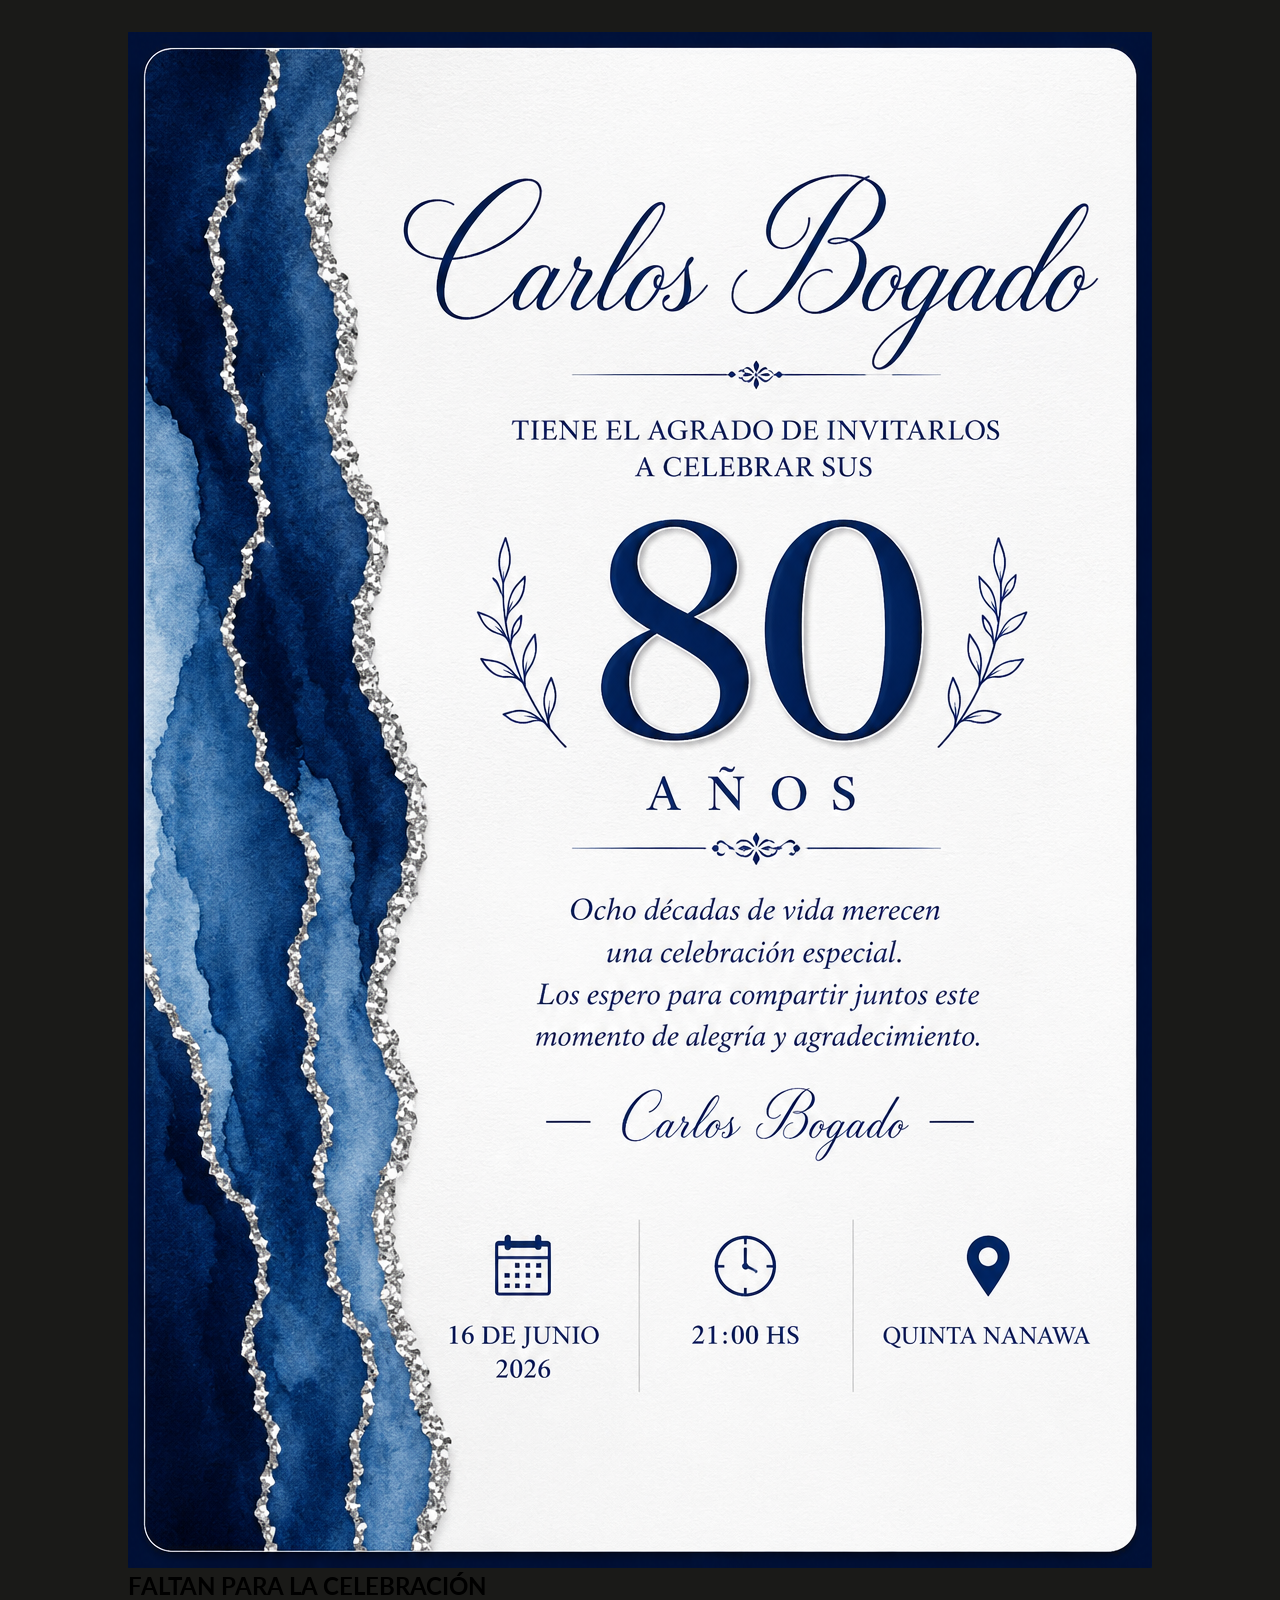
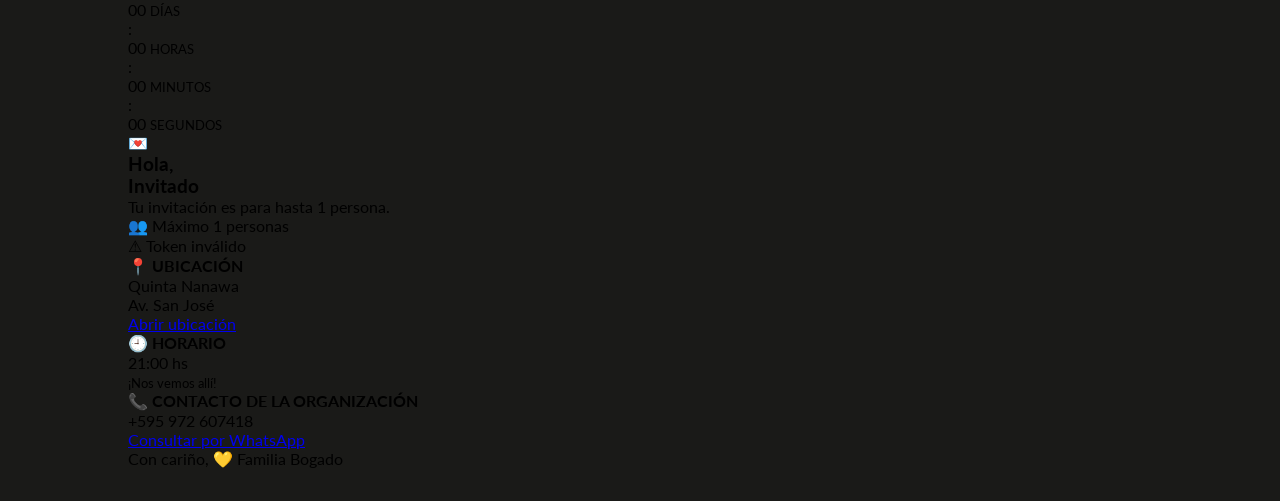
==== index.html @ 75ddafa6 "Add files via upload" ====
<!DOCTYPE html>
<html lang="es">
<head>
<meta charset="UTF-8">
<meta name="viewport" content="width=device-width, initial-scale=1.0">
<title>Invitación — Carlos Bogado</title>
<link href="https://fonts.googleapis.com/css2?family=Playfair+Display:ital,wght@0,400;0,700;1,400&family=Lato:wght@300;400;700&display=swap" rel="stylesheet">
<style>
  *, *::before, *::after { box-sizing: border-box; margin: 0; padding: 0; }
  :root {
    --gold: #FAC775;
    --dark: #1a1a18;
    --dark2: #2C2C2A;
    --muted: #888780;
    --light: #D3D1C7;
  }
  body {
    background: var(--dark);
    min-height: 100vh;
    display: flex;
    align-items: center;
    justify-content: center;
    padding: 2rem 1rem;
    font-family: 'Lato', sans-serif;
  }
  .loading { text-align: center; padding: 1.5rem; color: var(--muted); font-size: 13px; }
  @keyframes spin { to { transform: rotate(360deg); } }
  .spinner { display: inline-block; width: 14px; height: 14px; border: 2px solid rgba(250,199,117,0.2); border-top-color: var(--gold); border-radius: 50%; animation: spin 0.8s linear infinite; margin-left: 8px; vertical-align: middle; }
  .greeting { font-size: 13px; color: var(--muted); margin-bottom: 1rem; line-height: 1.6; text-align: center; }
  .greeting strong { color: var(--gold); font-weight: 700; }
  .cupo-label { font-size: 12px; color: var(--muted); margin-bottom: 0.6rem; display: block; text-align: center; }
  .cupo-btns { display: flex; gap: 8px; margin-bottom: 1.25rem; justify-content: center; flex-wrap: wrap; }
  .action-btns { display: flex; gap: 8px; }
  .btn-confirm { flex: 1; padding: 13px; border-radius: 10px; font-size: 13px; font-weight: 700; cursor: pointer; border: none; background: var(--gold); color: var(--dark2); font-family: 'Lato', sans-serif; transition: opacity 0.2s, transform 0.1s; letter-spacing: 0.3px; }
  .btn-confirm:hover:not(:disabled) { opacity: 0.9; }
  .btn-confirm:active:not(:disabled) { transform: scale(0.98); }
  .btn-confirm:disabled { opacity: 0.3; cursor: not-allowed; }
  .btn-decline { padding: 13px 16px; border-radius: 10px; font-size: 13px; font-weight: 700; cursor: pointer; border: 1px solid rgba(255,255,255,0.1); background: transparent; color: var(--muted); font-family: 'Lato', sans-serif; transition: all 0.15s; }
  .btn-decline:hover { border-color: rgba(255,255,255,0.2); color: var(--light); }
  .success-box { text-align: center; padding: 1.5rem 1rem; border-radius: 12px; }
  .success-icon { font-size: 40px; display: block; margin-bottom: 0.5rem; }
  .success-title { font-size: 16px; font-weight: 700; display: block; margin-bottom: 4px; }
  .success-sub { font-size: 12px; display: block; opacity: 0.7; }
  .success-confirm { background: rgba(99,153,34,0.12); border: 1px solid rgba(99,153,34,0.2); }
  .success-confirm .success-title { color: #C0DD97; }
  .success-confirm .success-sub { color: #97C459; }
  .success-decline { background: rgba(255,255,255,0.04); border: 1px solid rgba(255,255,255,0.08); }
  .success-decline .success-title { color: var(--light); }
  .success-decline .success-sub { color: var(--muted); }
  .already-box { text-align: center; padding: 1.25rem 1rem; border-radius: 12px; background: rgba(250,199,117,0.08); border: 1px solid rgba(250,199,117,0.15); }
  .already-box .success-title { color: var(--gold); }
  .already-box .success-sub { color: var(--muted); }
  .error-box { background: rgba(226,75,74,0.1); border: 1px solid rgba(226,75,74,0.2); border-radius: 10px; padding: 1rem; text-align: center; font-size: 13px; color: #F09595; }
  .person-btn.selected{
    background:#0B2E83;
    color:#fff;
    border-color:#0B2E83;
  }

  @media (max-width: 480px) {
    body { padding: 1rem 0.75rem; align-items: flex-start; }
    .card { border-radius: 16px; }
    .event-name { font-size: 28px; }
    .card-body { padding: 1.25rem 1.25rem; }
    .card-header { padding: 2rem 1.25rem 1.5rem; }
    .cupo-btn { min-width: 60px; padding: 14px 4px; font-size: 12px; }
    .btn-confirm, .btn-decline { padding: 14px 10px; font-size: 13px; }
  }
</style>
</head>
<body>
<div class="container">
  <!-- BANNER -->
  <section class="hero">
    <img
      src="invitacion.png"
      alt="Invitación Carlos Bogado"
      class="hero-img"
    >
  </section>
  <!-- CONTADOR -->
  <section class="countdown-section">
    <h2>FALTAN PARA LA CELEBRACIÓN</h2>
    <div class="countdown">
      <div class="time-box">
        <span id="dias">00</span>
        <small>DÍAS</small>
      </div>
      <div class="separator">:</div>
      <div class="time-box">
        <span id="horas">00</span>
        <small>HORAS</small>
      </div>
      <div class="separator">:</div>
      <div class="time-box">
        <span id="minutos">00</span>
        <small>MINUTOS</small>
      </div>
      <div class="separator">:</div>
      <div class="time-box">
        <span id="segundos">00</span>
        <small>SEGUNDOS</small>
      </div>
    </div>
  </section>
  <!-- RSVP -->
  <section class="rsvp-card">
    <div class="guest-panel">
      <div class="guest-icon">💌</div>
      <h3>
        Hola,<br>
        <span id="guestName">Invitado</span>
      </h3>
      <p id="guestCupo">
        Tu invitación es para hasta 1 persona.
      </p>
      <div class="guest-max">
        👥 Máximo <span id="guestMax">1</span> personas
      </div>
    </div>
    <div class="rsvp-panel">
      <div id="loading">
        Cargando invitación...
      </div>
      <div id="rsvp-content"></div>
      <div id="already-box" style="display:none;"></div>
      <div id="error-box" style="display:none;"></div>
      <div id="success-confirm" style="display:none;"></div>
      <div id="success-decline" style="display:none;"></div>
    </div>
  </section>
  <!-- INFO -->
  <section class="info-grid">
    <div class="info-card">
      <h4>📍 UBICACIÓN</h4>
      <p>Quinta Nanawa</p>
      <p>Av. San José</p>
      <a
        href="https://maps.app.goo.gl/WWWqQ9ujVFghY6dE6?g_st=ic"
        target="_blank"
        class="info-btn"
      >
        Abrir ubicación
      </a>
    </div>
    <div class="info-card">
      <h4>🕘 HORARIO</h4>
      <div class="hour">
        21:00 hs
      </div>
      <small>¡Nos vemos allí!</small>
    </div>
    <div class="info-card">
      <h4>📞 CONTACTO DE LA ORGANIZACIÓN</h4>
      <div class="phone">
        +595 972 607418
      </div>
      <a
        href="https://wa.me/595972607418"
        target="_blank"
        class="info-btn"
      >
        Consultar por WhatsApp
      </a>
    </div>
  </section>
  <footer>
    Con cariño, 💛 Familia Bogado
  </footer>
</div>

<script>
const SCRIPT_URL = 'https://script.google.com/macros/s/AKfycbx1Dx8DOFtmbGv8qBoeCIZfC4EmGaY93abznv6IAbyHlmklTm0Wi-CzBoThkUPWQGAX/exec';

function getParam(name) {
  return new URLSearchParams(window.location.search).get(name);
}

const TOKEN = getParam('token');

let invitado = null;
let personas = null;

async function init() {

  if (!TOKEN) {
    document.getElementById('loading').style.display = 'none';
    showError('Token inválido');
    return;
  }

  try {

    const res = await fetch(
      `${SCRIPT_URL}?token=${encodeURIComponent(TOKEN)}`
    );

    const data = await res.json();

    document.getElementById('loading').style.display = 'none';

    if (!data.ok) {
      showError(data.error);
      return;
    }

    invitado = data;

    if (data.yaRespondio) {
      showAlready(data);
    } else {
      renderRSVP();
    }

  } catch (err) {
    document.getElementById('loading').style.display = 'none';
    console.error(err); showError(err.message || 'Error al cargar invitación');
  }
}

async function confirmar() {

  if (!personas) return;

  const btn = document.getElementById('btn-confirm');

  btn.disabled = true;
  btn.textContent = 'Enviando...';

  try {

    const response = await fetch(SCRIPT_URL, {
      method: 'POST',
      body: JSON.stringify({
        token: TOKEN,
        id: invitado.id,
        nombre: invitado.nombre,
        personas: personas,
        asistencia: 'Confirma'
      })
    });

    const result = await response.json();

    if (!result.ok) {
      throw new Error(result.error);
    }

    document.getElementById('rsvp-content').style.display = 'none';

    document.getElementById('sc-title').textContent =
      `¡Gracias, ${invitado.nombre}!`;

    document.getElementById('sc-sub').textContent =
      personas === 1
        ? 'Anotamos tu lugar.'
        : `Anotamos ${personas} lugares.`;

    document.getElementById('success-confirm').style.display = 'block';

  } catch (err) {

    btn.disabled = false;
    btn.textContent = '✓ Confirmar asistencia';

    showError(err.message || 'No se pudo guardar');
  }
}

async function declinar() {

  try {

    const response = await fetch(SCRIPT_URL, {
      method: 'POST',
      body: JSON.stringify({
        token: TOKEN,
        id: invitado.id,
        nombre: invitado.nombre,
        personas: 0,
        asistencia: 'No asiste'
      })
    });

    const result = await response.json();

    if (!result.ok) {
      throw new Error(result.error);
    }

    document.getElementById('rsvp-content').style.display = 'none';
    document.getElementById('success-decline').style.display = 'block';

  } catch (err) {
    showError(err.message || 'No se pudo guardar');
  }
}


function showAlready(data) {

  const box = document.getElementById('already-box');

  const confirmo =
    String(data.asistencia).toLowerCase().includes('confirm');

  const p = parseInt(data.personas) || 0;

  if (confirmo) {

    document.getElementById('already-title').textContent =
      '¡Ya confirmaste, ' + data.nombre + '!';

    document.getElementById('already-sub').textContent =
      p === 1 ? 'Anotaste 1 lugar.' : 'Anotaste ' + p + ' lugares.';

  } else {

    document.getElementById('already-title').textContent =
      'Ya registramos tu respuesta';

    document.getElementById('already-sub').textContent =
      'Indicaste que no podrás asistir.';
  }

  box.style.display = 'block';
}

function renderRSVP() {
  const cupo = parseInt(invitado.cupo);
  document.getElementById('guestName').textContent =
    invitado.nombre;
  document.getElementById('guestCupo').textContent =
    `Tu invitación es para hasta ${cupo} personas.`;
  document.getElementById('guestMax').textContent =
    cupo;
  let botones = '';
  for(let i=1;i<=cupo;i++){
    botones += `
      <button
        class="person-btn"
        onclick="seleccionar(${i},this)"
      >
        ${i===1 ? 'Solo yo' : i+' personas'}
      </button>
    `;
  }
  document.getElementById('rsvp-content').innerHTML = `
    <h2>¿Cuántos asistirán?</h2>
    <p>
      Seleccioná la cantidad de personas
    </p>
    <div class="person-grid">
      ${botones}
    </div>
    <div class="action-buttons">
      <button
        id="btn-confirm"
        class="btn-primary"
        onclick="confirmar()"
        disabled
      >
        ✓ Confirmar asistencia
      </button>
      <button
        class="btn-secondary"
        onclick="declinar()"
      >
        ✕ No podré asistir
      </button>
    </div>
  `;
}

function seleccionar(n, btn) {

  personas = n;

  document
    .querySelectorAll('.person-btn')
    .forEach(b => b.classList.remove('selected'));

  btn.classList.add('selected');

  document.getElementById('btn-confirm').disabled = false;
}


function showError(msg) {
  document.getElementById('error-box').textContent = '⚠ ' + msg;
  document.getElementById('error-box').style.display = 'block';
}

function iniciarContador(){
  const fechaEvento =
    new Date("2026-06-16T21:00:00");
  setInterval(()=>{
    const ahora=new Date();
    const diff=fechaEvento-ahora;
    if(diff<=0)return;
    const dias=Math.floor(diff/86400000);
    const horas=Math.floor(
      (diff%86400000)/3600000
    );
    const minutos=Math.floor(
      (diff%3600000)/60000
    );
    const segundos=Math.floor(
      (diff%60000)/1000
    );
    document.getElementById('dias').textContent=dias;
    document.getElementById('horas').textContent=horas;
    document.getElementById('minutos').textContent=minutos;
    document.getElementById('segundos').textContent=segundos;
  },1000);
}
iniciarContador();

init();
</script>
</body>
</html>
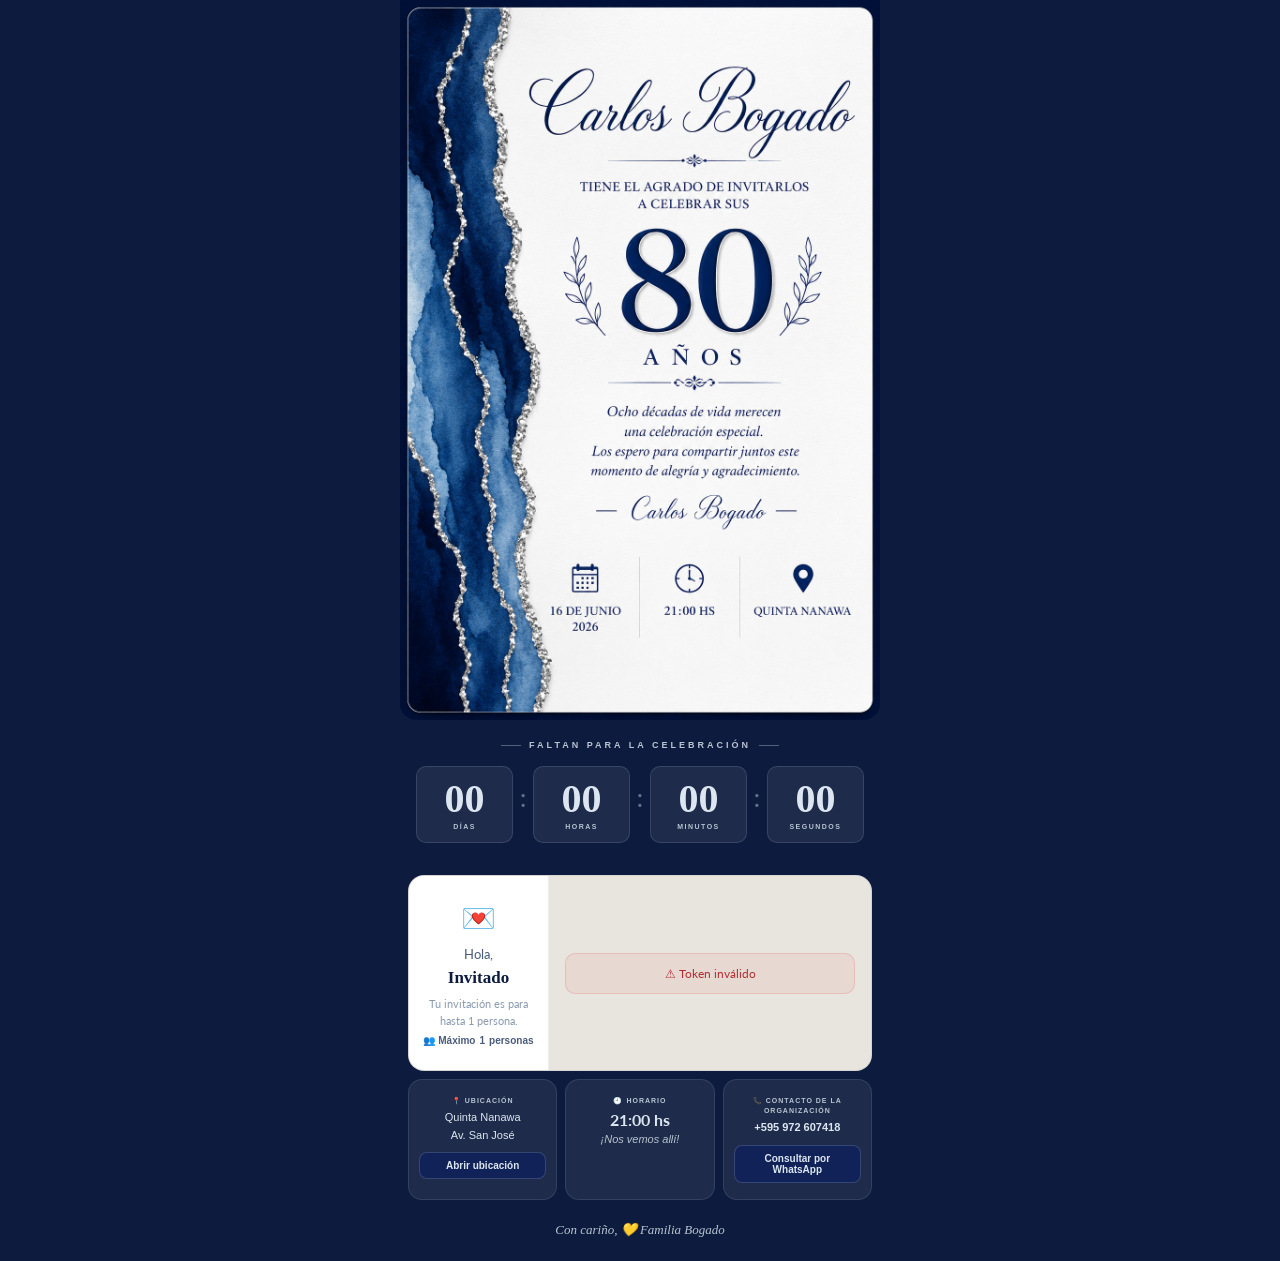
==== commit 4f997e6d: "Add files via upload" ====
--- a/index.html
+++ b/index.html
@@ -7,64 +7,384 @@
 <link href="https://fonts.googleapis.com/css2?family=Playfair+Display:ital,wght@0,400;0,700;1,400&family=Lato:wght@300;400;700&display=swap" rel="stylesheet">
 <style>
   *, *::before, *::after { box-sizing: border-box; margin: 0; padding: 0; }
+
   :root {
-    --gold: #FAC775;
-    --dark: #1a1a18;
-    --dark2: #2C2C2A;
-    --muted: #888780;
-    --light: #D3D1C7;
-  }
+    --navy: #0d1b3e;
+    --navy2: #112258;
+    --silver: #b8c4d0;
+    --silver2: #dce6f0;
+    --cream: #f4f2ed;
+    --cream2: #e8e5de;
+    --text-dark: #0d1b3e;
+    --text-mid: #4a5a7a;
+    --text-muted: #8a9ab0;
+  }
+
   body {
-    background: var(--dark);
+    background: var(--navy);
+    font-family: 'Lato', sans-serif;
+    margin: 0;
+    padding: 0;
     min-height: 100vh;
+  }
+
+  /* ── CONTAINER ── */
+  .container {
+    width: 100%;
+    max-width: 480px;
+    margin: 0 auto;
+  }
+
+  /* ── HERO / BANNER ── */
+  .hero { width: 100%; }
+  .hero-img {
+    width: 100%;
+    display: block;
+    border-radius: 0 0 16px 16px;
+  }
+
+  /* ── COUNTDOWN ── */
+  .countdown-section {
+    background: var(--navy);
+    padding: 1.25rem 1rem 1.5rem;
+    text-align: center;
+  }
+
+  .countdown-section h2 {
+    font-size: 9px;
+    letter-spacing: 3px;
+    text-transform: uppercase;
+    color: var(--silver);
+    font-weight: 600;
+    margin-bottom: 1rem;
     display: flex;
     align-items: center;
     justify-content: center;
-    padding: 2rem 1rem;
+    gap: 8px;
+  }
+
+  .countdown-section h2::before,
+  .countdown-section h2::after {
+    content: '';
+    width: 20px;
+    height: 1px;
+    background: var(--silver);
+    opacity: 0.4;
+  }
+
+  .countdown {
+    display: flex;
+    align-items: center;
+    justify-content: center;
+    gap: 6px;
+  }
+
+  .time-box {
+    background: rgba(255,255,255,0.07);
+    border: 1px solid rgba(200,212,228,0.15);
+    border-radius: 10px;
+    padding: 0.75rem 0;
+    flex: 1;
+    text-align: center;
+  }
+
+  .time-box span {
+    font-family: 'Playfair Display', serif;
+    font-size: clamp(28px, 8vw, 40px);
+    font-weight: 700;
+    color: var(--silver2);
+    display: block;
+    line-height: 1;
+  }
+
+  .time-box small {
+    font-size: 7px;
+    letter-spacing: 1.5px;
+    text-transform: uppercase;
+    color: var(--silver);
+    display: block;
+    margin-top: 4px;
+    font-weight: 600;
+  }
+
+  .separator {
+    font-family: 'Playfair Display', serif;
+    font-size: 28px;
+    color: var(--silver);
+    opacity: 0.5;
+    margin-bottom: 14px;
+    flex-shrink: 0;
+  }
+
+  /* ── RSVP CARD ── */
+  .rsvp-card {
+    background: var(--cream2);
+    border-radius: 16px;
+    margin: 8px;
+    overflow: hidden;
+    border: 1px solid rgba(13,27,62,0.08);
+    display: grid;
+    grid-template-columns: 140px 1fr;
+  }
+
+  .guest-panel {
+    background: #fff;
+    padding: 1.5rem 0.85rem;
+    display: flex;
+    flex-direction: column;
+    align-items: center;
+    text-align: center;
+    border-right: 1px solid rgba(13,27,62,0.08);
+    gap: 6px;
+  }
+
+  .guest-icon {
+    font-size: 28px;
+    margin-bottom: 4px;
+  }
+
+  .guest-panel h3 {
+    font-size: 13px;
+    color: var(--text-mid);
+    font-weight: 400;
+    line-height: 1.5;
+  }
+
+  .guest-panel h3 span {
+    font-size: 17px;
+    font-weight: 700;
+    color: var(--navy);
+    font-family: 'Playfair Display', serif;
+    display: block;
+  }
+
+  .guest-panel p {
+    font-size: 11px;
+    color: var(--text-muted);
+    line-height: 1.5;
+  }
+
+  .guest-max {
+    font-size: 10px;
+    color: var(--text-mid);
+    font-weight: 600;
+    display: flex;
+    align-items: center;
+    gap: 4px;
+    justify-content: center;
+  }
+
+  .rsvp-panel {
+    padding: 1.25rem 1rem;
+    display: flex;
+    flex-direction: column;
+    justify-content: center;
+  }
+
+  #loading {
+    font-size: 12px;
+    color: var(--text-muted);
+    text-align: center;
+    padding: 1rem 0;
+  }
+
+  /* RSVP content injected by renderRSVP */
+  #rsvp-content h2 {
+    font-size: 14px;
+    font-weight: 700;
+    color: var(--navy);
+    margin-bottom: 2px;
+  }
+
+  #rsvp-content p {
+    font-size: 11px;
+    color: var(--text-muted);
+    margin-bottom: 0.85rem;
+  }
+
+  .person-grid {
+    display: flex;
+    gap: 6px;
+    margin-bottom: 0.85rem;
+    flex-wrap: wrap;
+  }
+
+  .person-btn {
+    flex: 1;
+    min-width: 52px;
+    padding: 10px 4px;
+    border-radius: 10px;
+    font-size: 11px;
+    font-weight: 600;
+    cursor: pointer;
+    border: 1.5px solid rgba(13,27,62,0.18);
+    background: #fff;
+    color: var(--navy);
     font-family: 'Lato', sans-serif;
-  }
-  .loading { text-align: center; padding: 1.5rem; color: var(--muted); font-size: 13px; }
-  @keyframes spin { to { transform: rotate(360deg); } }
-  .spinner { display: inline-block; width: 14px; height: 14px; border: 2px solid rgba(250,199,117,0.2); border-top-color: var(--gold); border-radius: 50%; animation: spin 0.8s linear infinite; margin-left: 8px; vertical-align: middle; }
-  .greeting { font-size: 13px; color: var(--muted); margin-bottom: 1rem; line-height: 1.6; text-align: center; }
-  .greeting strong { color: var(--gold); font-weight: 700; }
-  .cupo-label { font-size: 12px; color: var(--muted); margin-bottom: 0.6rem; display: block; text-align: center; }
-  .cupo-btns { display: flex; gap: 8px; margin-bottom: 1.25rem; justify-content: center; flex-wrap: wrap; }
-  .action-btns { display: flex; gap: 8px; }
-  .btn-confirm { flex: 1; padding: 13px; border-radius: 10px; font-size: 13px; font-weight: 700; cursor: pointer; border: none; background: var(--gold); color: var(--dark2); font-family: 'Lato', sans-serif; transition: opacity 0.2s, transform 0.1s; letter-spacing: 0.3px; }
-  .btn-confirm:hover:not(:disabled) { opacity: 0.9; }
-  .btn-confirm:active:not(:disabled) { transform: scale(0.98); }
-  .btn-confirm:disabled { opacity: 0.3; cursor: not-allowed; }
-  .btn-decline { padding: 13px 16px; border-radius: 10px; font-size: 13px; font-weight: 700; cursor: pointer; border: 1px solid rgba(255,255,255,0.1); background: transparent; color: var(--muted); font-family: 'Lato', sans-serif; transition: all 0.15s; }
-  .btn-decline:hover { border-color: rgba(255,255,255,0.2); color: var(--light); }
-  .success-box { text-align: center; padding: 1.5rem 1rem; border-radius: 12px; }
-  .success-icon { font-size: 40px; display: block; margin-bottom: 0.5rem; }
-  .success-title { font-size: 16px; font-weight: 700; display: block; margin-bottom: 4px; }
-  .success-sub { font-size: 12px; display: block; opacity: 0.7; }
-  .success-confirm { background: rgba(99,153,34,0.12); border: 1px solid rgba(99,153,34,0.2); }
-  .success-confirm .success-title { color: #C0DD97; }
-  .success-confirm .success-sub { color: #97C459; }
-  .success-decline { background: rgba(255,255,255,0.04); border: 1px solid rgba(255,255,255,0.08); }
-  .success-decline .success-title { color: var(--light); }
-  .success-decline .success-sub { color: var(--muted); }
-  .already-box { text-align: center; padding: 1.25rem 1rem; border-radius: 12px; background: rgba(250,199,117,0.08); border: 1px solid rgba(250,199,117,0.15); }
-  .already-box .success-title { color: var(--gold); }
-  .already-box .success-sub { color: var(--muted); }
-  .error-box { background: rgba(226,75,74,0.1); border: 1px solid rgba(226,75,74,0.2); border-radius: 10px; padding: 1rem; text-align: center; font-size: 13px; color: #F09595; }
-  .person-btn.selected{
-    background:#0B2E83;
-    color:#fff;
-    border-color:#0B2E83;
-  }
-
-  @media (max-width: 480px) {
-    body { padding: 1rem 0.75rem; align-items: flex-start; }
-    .card { border-radius: 16px; }
-    .event-name { font-size: 28px; }
-    .card-body { padding: 1.25rem 1.25rem; }
-    .card-header { padding: 2rem 1.25rem 1.5rem; }
-    .cupo-btn { min-width: 60px; padding: 14px 4px; font-size: 12px; }
-    .btn-confirm, .btn-decline { padding: 14px 10px; font-size: 13px; }
+    transition: all 0.15s;
+    text-align: center;
+  }
+
+  .person-btn:hover { border-color: var(--navy); background: rgba(13,27,62,0.04); }
+
+  .person-btn.selected {
+    background: #0B2E83;
+    color: #fff;
+    border-color: #0B2E83;
+  }
+
+  .action-buttons {
+    display: flex;
+    gap: 6px;
+  }
+
+  .btn-primary {
+    flex: 1;
+    padding: 11px 8px;
+    border-radius: 10px;
+    font-size: 11px;
+    font-weight: 700;
+    cursor: pointer;
+    border: none;
+    background: var(--navy);
+    color: var(--silver2);
+    font-family: 'Lato', sans-serif;
+    transition: all 0.2s;
+    letter-spacing: 0.3px;
+  }
+
+  .btn-primary:hover:not(:disabled) { background: var(--navy2); }
+  .btn-primary:disabled { opacity: 0.3; cursor: not-allowed; }
+
+  .btn-secondary {
+    padding: 11px 10px;
+    border-radius: 10px;
+    font-size: 11px;
+    font-weight: 600;
+    cursor: pointer;
+    border: 1.5px solid rgba(13,27,62,0.2);
+    background: #fff;
+    color: var(--text-mid);
+    font-family: 'Lato', sans-serif;
+    transition: all 0.15s;
+    white-space: nowrap;
+  }
+
+  .btn-secondary:hover { background: var(--cream2); color: var(--navy); }
+
+  /* States */
+  #already-box, #success-confirm, #success-decline {
+    text-align: center;
+    padding: 1rem 0.5rem;
+    border-radius: 10px;
+    font-size: 13px;
+    color: var(--navy);
+  }
+
+  #error-box {
+    background: rgba(226,75,74,0.08);
+    border: 1px solid rgba(226,75,74,0.2);
+    border-radius: 10px;
+    padding: 0.75rem;
+    font-size: 12px;
+    color: #b03030;
+    text-align: center;
+  }
+
+  /* ── INFO GRID ── */
+  .info-grid {
+    display: grid;
+    grid-template-columns: 1fr 1fr 1fr;
+    gap: 8px;
+    padding: 0 8px 8px;
+  }
+
+  .info-card {
+    background: rgba(255,255,255,0.07);
+    border: 1px solid rgba(200,212,228,0.12);
+    border-radius: 14px;
+    padding: 1rem 0.65rem;
+    display: flex;
+    flex-direction: column;
+    align-items: center;
+    gap: 4px;
+    text-align: center;
+  }
+
+  .info-card h4 {
+    font-size: 7px;
+    letter-spacing: 1px;
+    text-transform: uppercase;
+    color: var(--silver);
+    font-weight: 600;
+    line-height: 1.4;
+  }
+
+  .info-card p {
+    font-size: 11px;
+    color: var(--silver2);
+    font-weight: 500;
+    line-height: 1.3;
+  }
+
+  .hour {
+    font-size: 16px;
+    font-weight: 700;
+    color: var(--silver2);
+  }
+
+  .phone {
+    font-size: 11px;
+    font-weight: 600;
+    color: var(--silver2);
+    line-height: 1.4;
+  }
+
+  .info-card small {
+    font-size: 11px;
+    font-style: italic;
+    color: var(--silver);
+  }
+
+  .info-btn {
+    margin-top: 6px;
+    padding: 7px 8px;
+    border-radius: 8px;
+    font-size: 10px;
+    font-weight: 600;
+    cursor: pointer;
+    border: 1px solid rgba(200,212,228,0.2);
+    background: var(--navy2);
+    color: var(--silver2);
+    font-family: 'Lato', sans-serif;
+    text-decoration: none;
+    display: block;
+    width: 100%;
+    text-align: center;
+    transition: all 0.15s;
+  }
+
+  .info-btn:hover { background: rgba(255,255,255,0.12); }
+
+  /* ── FOOTER ── */
+  footer {
+    padding: 0.9rem 1rem 1.4rem;
+    text-align: center;
+    font-size: 13px;
+    font-style: italic;
+    color: var(--silver);
+    font-family: 'Playfair Display', serif;
+  }
+
+  /* ── MOBILE ── */
+  @media (max-width: 400px) {
+    .rsvp-card { grid-template-columns: 120px 1fr; }
+    .guest-panel { padding: 1.25rem 0.6rem; }
+    .guest-panel h3 span { font-size: 15px; }
+    .info-card h4 { font-size: 6.5px; }
+    .info-card p, .phone { font-size: 10px; }
+    .info-btn { font-size: 9px; padding: 6px 4px; }
+    .hour { font-size: 14px; }
   }
 </style>
 </head>
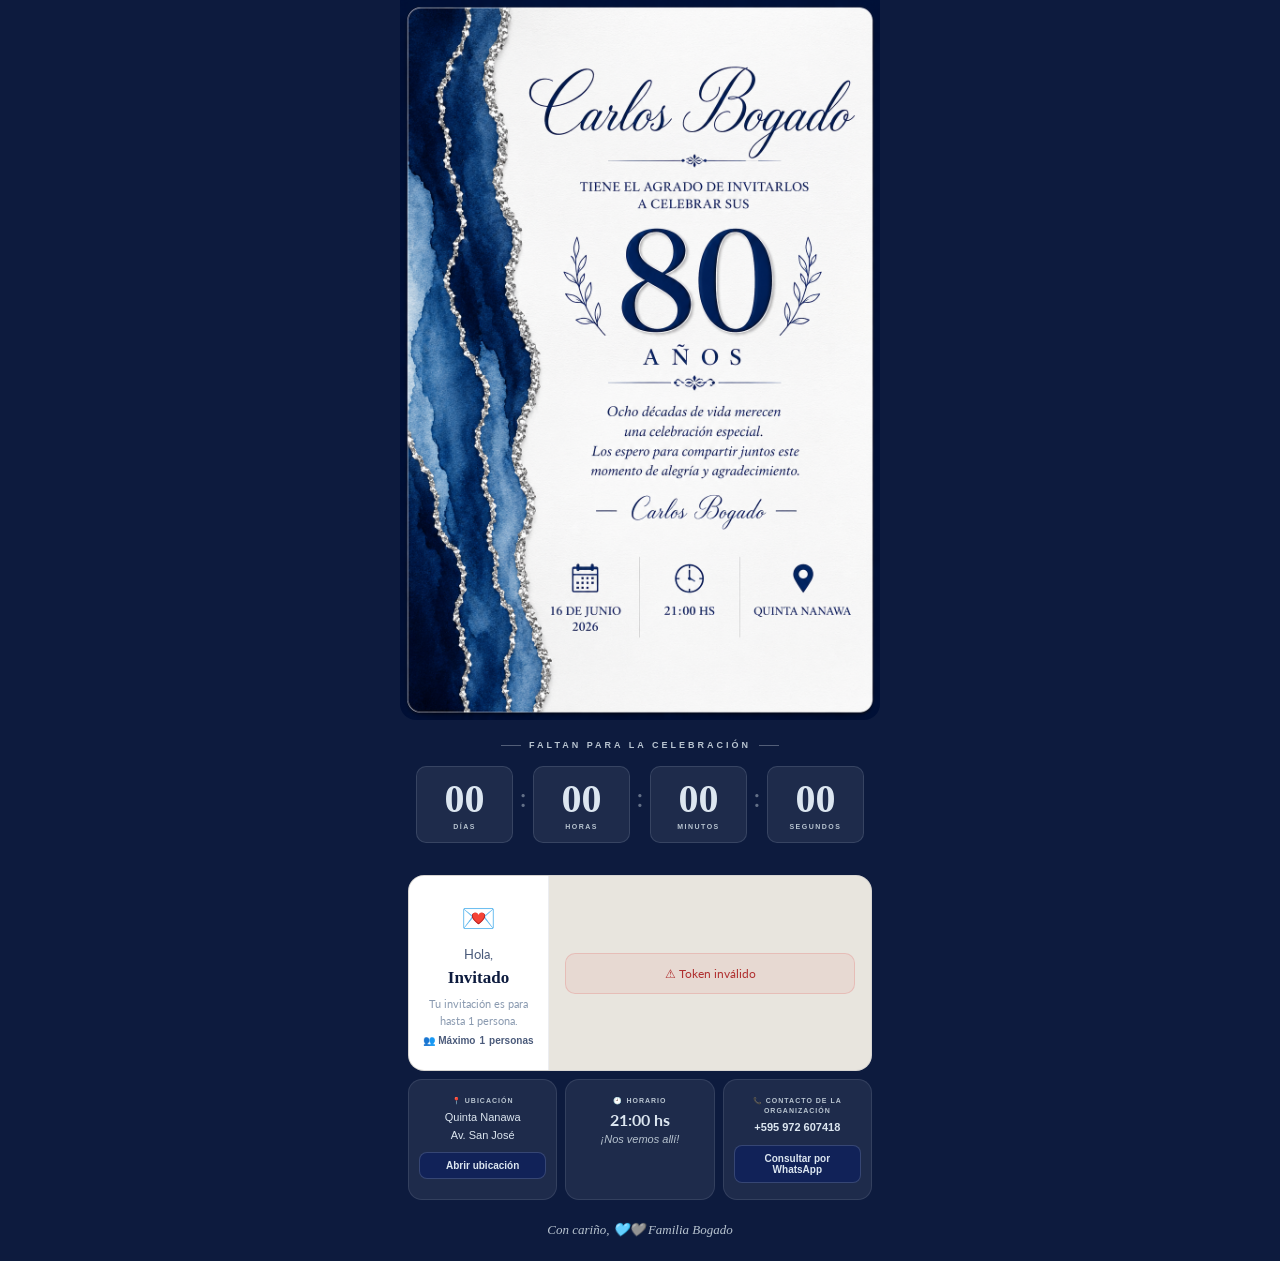
==== commit bc8fd3f3: "Add files via upload" ====
--- a/index.html
+++ b/index.html
@@ -443,10 +443,22 @@
         Cargando invitación...
       </div>
       <div id="rsvp-content"></div>
-      <div id="already-box" style="display:none;"></div>
+      <div id="already-box" style="display:none;">
+        <span style="font-size:28px;display:block;margin-bottom:6px;">✓</span>
+        <span id="already-title" style="font-size:15px;font-weight:700;color:#0d1b3e;display:block;margin-bottom:4px;"></span>
+        <span id="already-sub" style="font-size:12px;color:#8a9ab0;display:block;"></span>
+      </div>
       <div id="error-box" style="display:none;"></div>
-      <div id="success-confirm" style="display:none;"></div>
-      <div id="success-decline" style="display:none;"></div>
+      <div id="success-confirm" style="display:none;">
+        <span style="font-size:28px;display:block;margin-bottom:6px;">🎉</span>
+        <span id="sc-title" style="font-size:15px;font-weight:700;color:#0d1b3e;display:block;margin-bottom:4px;"></span>
+        <span id="sc-sub" style="font-size:12px;color:#8a9ab0;display:block;"></span>
+      </div>
+      <div id="success-decline" style="display:none;">
+        <span style="font-size:28px;display:block;margin-bottom:6px;">💛</span>
+        <span style="font-size:15px;font-weight:700;color:#0d1b3e;display:block;margin-bottom:4px;">¡Gracias por avisar!</span>
+        <span style="font-size:12px;color:#8a9ab0;display:block;">Te vamos a extrañar en la fiesta.</span>
+      </div>
     </div>
   </section>
   <!-- INFO -->
@@ -485,7 +497,7 @@
     </div>
   </section>
   <footer>
-    Con cariño, 💛 Familia Bogado
+    Con cariño, 🩵🩶 Familia Bogado
   </footer>
 </div>
 
@@ -620,6 +632,13 @@
 function showAlready(data) {
 
   const box = document.getElementById('already-box');
+
+  // Actualizar panel izquierdo
+  document.getElementById('guestName').textContent = data.nombre;
+  const cupo = parseInt(data.cupo) || 1;
+  document.getElementById('guestCupo').textContent =
+    `Tu invitación es para hasta ${cupo} ${cupo === 1 ? 'persona' : 'personas'}.`;
+  document.getElementById('guestMax').textContent = cupo;
 
   const confirmo =
     String(data.asistencia).toLowerCase().includes('confirm');
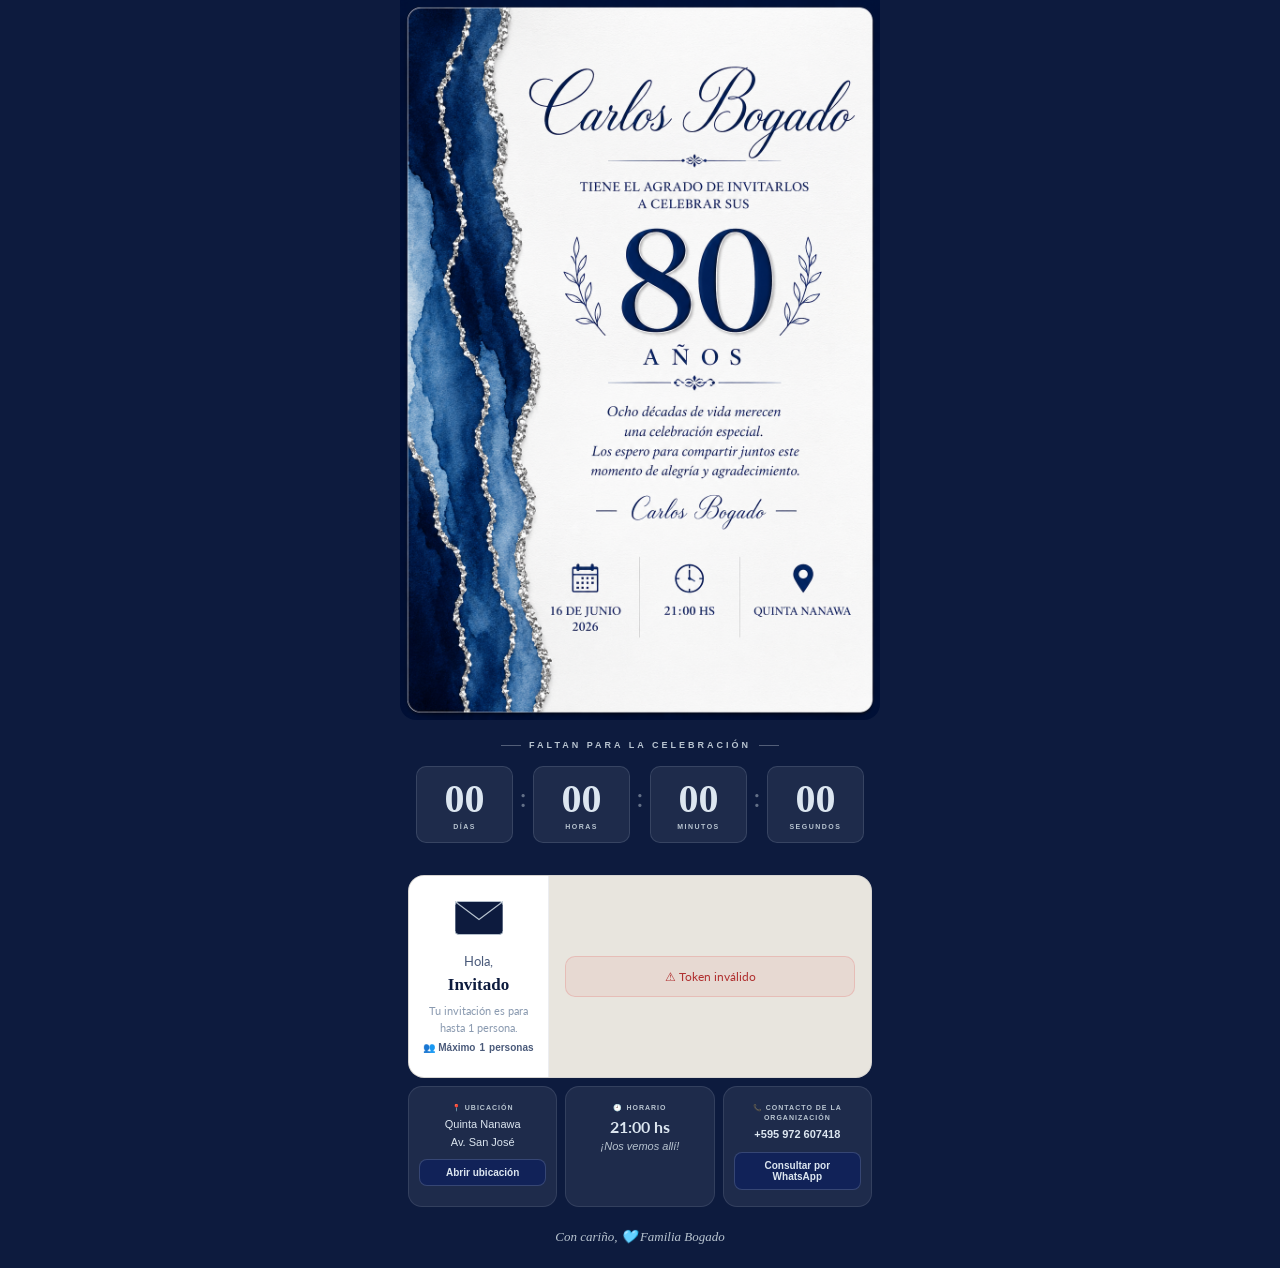
==== commit 61e8446c: "Add files via upload" ====
--- a/index.html
+++ b/index.html
@@ -426,7 +426,12 @@
   <!-- RSVP -->
   <section class="rsvp-card">
     <div class="guest-panel">
-      <div class="guest-icon">💌</div>
+      <div class="guest-icon">
+	  <svg width="48" height="36" viewBox="0 0 64 44" xmlns="http://www.w3.org/2000/svg">
+          <rect x="0" y="0" width="64" height="44" rx="5" fill="#0d1b3e" stroke="#b8c4d0" stroke-width="1.2"/>
+          <polyline points="0,0 32,24 64,0" fill="none" stroke="#b8c4d0" stroke-width="1.5"/>
+        </svg>
+	  </div>
       <h3>
         Hola,<br>
         <span id="guestName">Invitado</span>
@@ -497,7 +502,7 @@
     </div>
   </section>
   <footer>
-    Con cariño, 🩵🩶 Familia Bogado
+    Con cariño, 🩵 Familia Bogado
   </footer>
 </div>
 
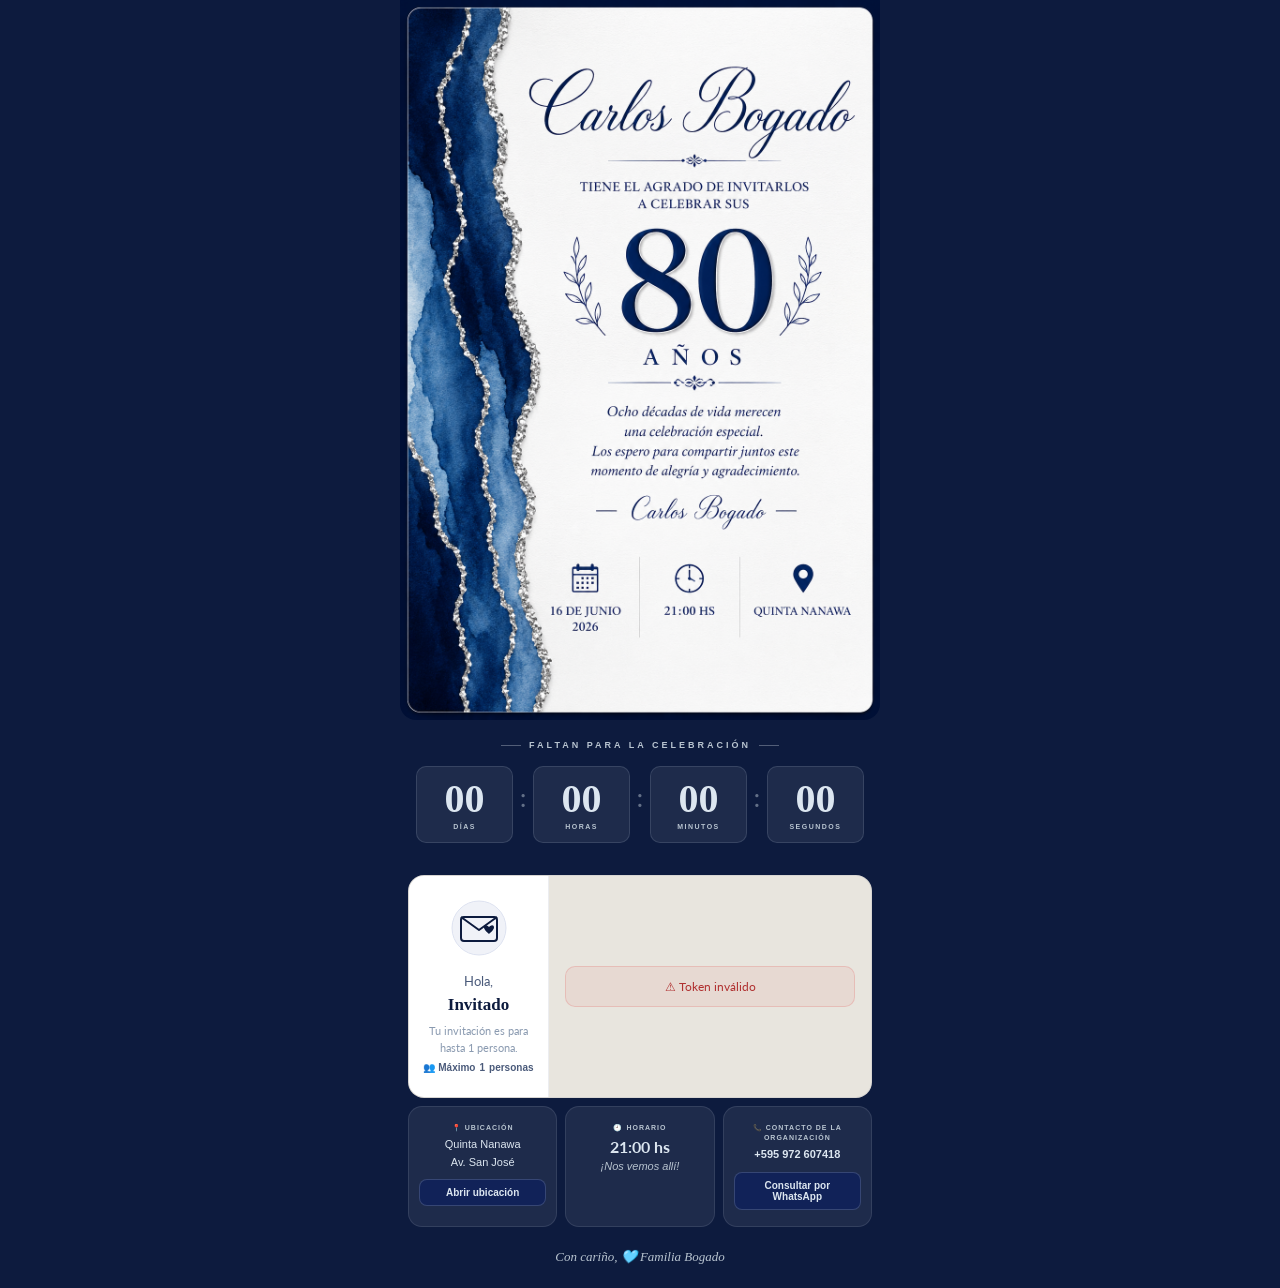
==== commit f3ca1c5e: "Add files via upload" ====
--- a/index.html
+++ b/index.html
@@ -427,9 +427,15 @@
   <section class="rsvp-card">
     <div class="guest-panel">
       <div class="guest-icon">
-	  <svg width="48" height="36" viewBox="0 0 64 44" xmlns="http://www.w3.org/2000/svg">
-          <rect x="0" y="0" width="64" height="44" rx="5" fill="#0d1b3e" stroke="#b8c4d0" stroke-width="1.2"/>
-          <polyline points="0,0 32,24 64,0" fill="none" stroke="#b8c4d0" stroke-width="1.5"/>
+	  <svg width="56" height="56" viewBox="0 0 56 56" xmlns="http://www.w3.org/2000/svg">
+          <!-- Círculo fondo -->
+          <circle cx="28" cy="28" r="27" fill="#f0f2f8" stroke="#dde2f0" stroke-width="1"/>
+          <!-- Cuerpo del sobre -->
+          <rect x="10" y="17" width="36" height="24" rx="3" fill="none" stroke="#0d1b3e" stroke-width="2"/>
+          <!-- Solapa superior (V) -->
+          <polyline points="10,17 28,30 46,17" fill="none" stroke="#0d1b3e" stroke-width="2" stroke-linejoin="round"/>
+          <!-- Corazón esquina inferior derecha -->
+          <path d="M38,34 C38,34 33,30 33,27.5 C33,26 34.2,25 35.5,25.5 C36.5,25.8 38,27 38,27 C38,27 39.5,25.8 40.5,25.5 C41.8,25 43,26 43,27.5 C43,30 38,34 38,34Z" fill="#0d1b3e"/>
         </svg>
 	  </div>
       <h3>
@@ -460,7 +466,7 @@
         <span id="sc-sub" style="font-size:12px;color:#8a9ab0;display:block;"></span>
       </div>
       <div id="success-decline" style="display:none;">
-        <span style="font-size:28px;display:block;margin-bottom:6px;">💛</span>
+        <span style="font-size:28px;display:block;margin-bottom:6px;">🩵</span>
         <span style="font-size:15px;font-weight:700;color:#0d1b3e;display:block;margin-bottom:4px;">¡Gracias por avisar!</span>
         <span style="font-size:12px;color:#8a9ab0;display:block;">Te vamos a extrañar en la fiesta.</span>
       </div>
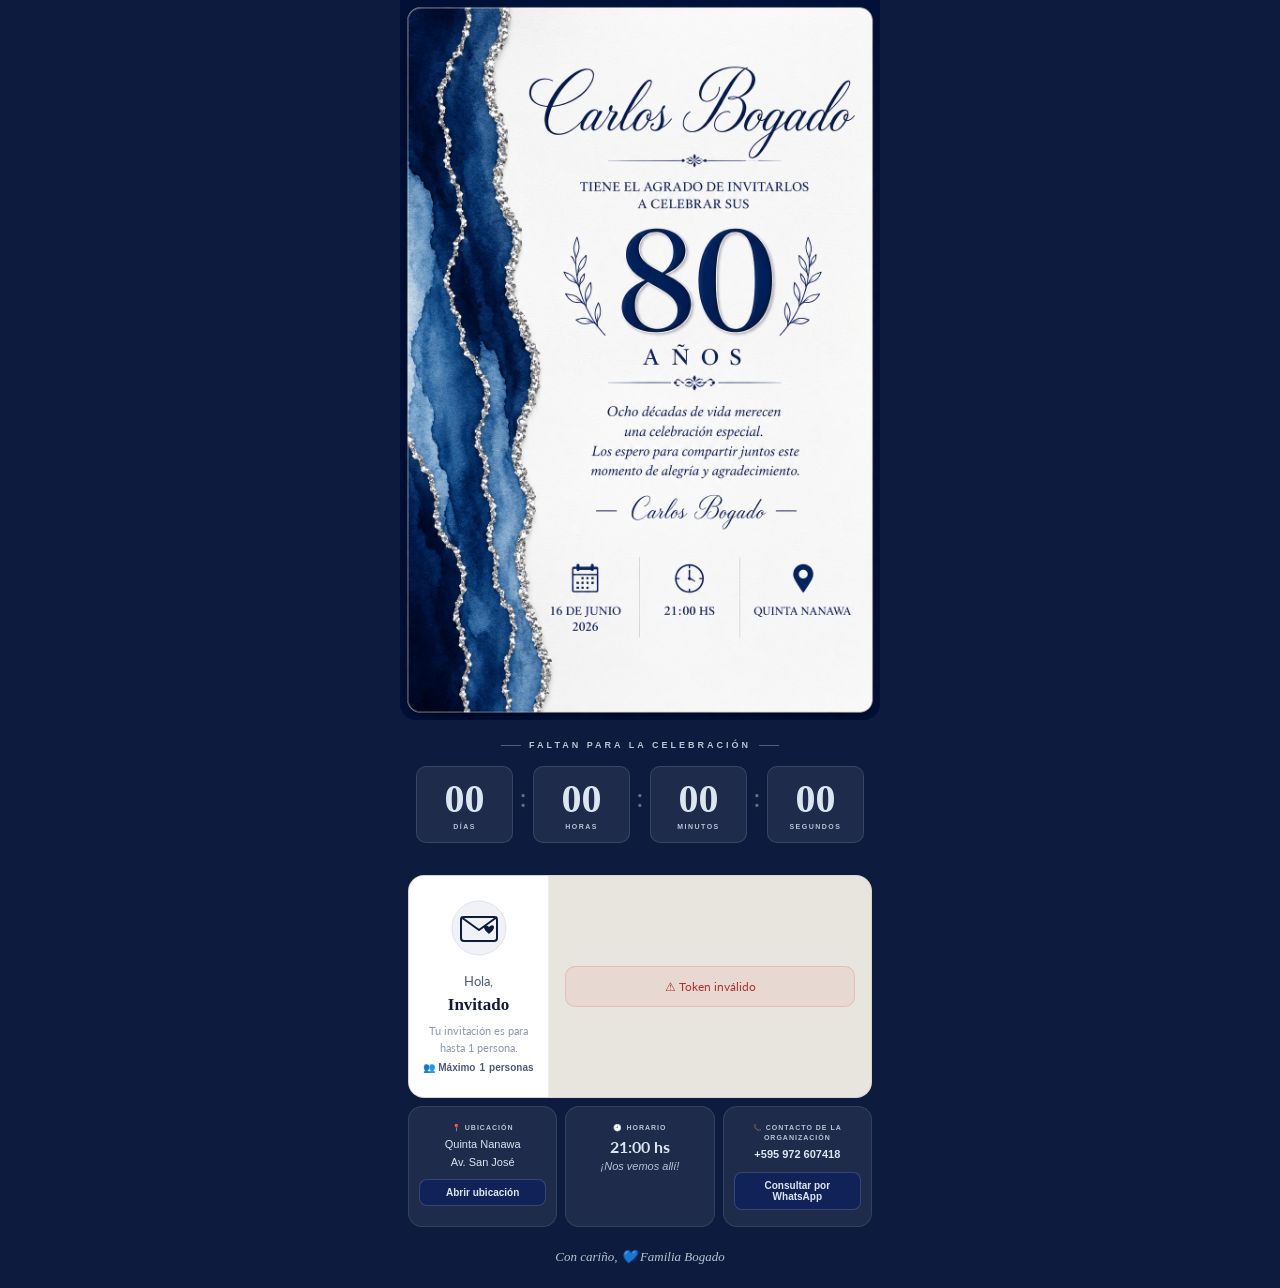
==== commit dba4005f: "Add files via upload" ====
--- a/index.html
+++ b/index.html
@@ -466,7 +466,7 @@
         <span id="sc-sub" style="font-size:12px;color:#8a9ab0;display:block;"></span>
       </div>
       <div id="success-decline" style="display:none;">
-        <span style="font-size:28px;display:block;margin-bottom:6px;">🩵</span>
+        <span style="font-size:28px;display:block;margin-bottom:6px;">💙</span>
         <span style="font-size:15px;font-weight:700;color:#0d1b3e;display:block;margin-bottom:4px;">¡Gracias por avisar!</span>
         <span style="font-size:12px;color:#8a9ab0;display:block;">Te vamos a extrañar en la fiesta.</span>
       </div>
@@ -508,7 +508,7 @@
     </div>
   </section>
   <footer>
-    Con cariño, 🩵 Familia Bogado
+    Con cariño, 💙 Familia Bogado
   </footer>
 </div>
 
